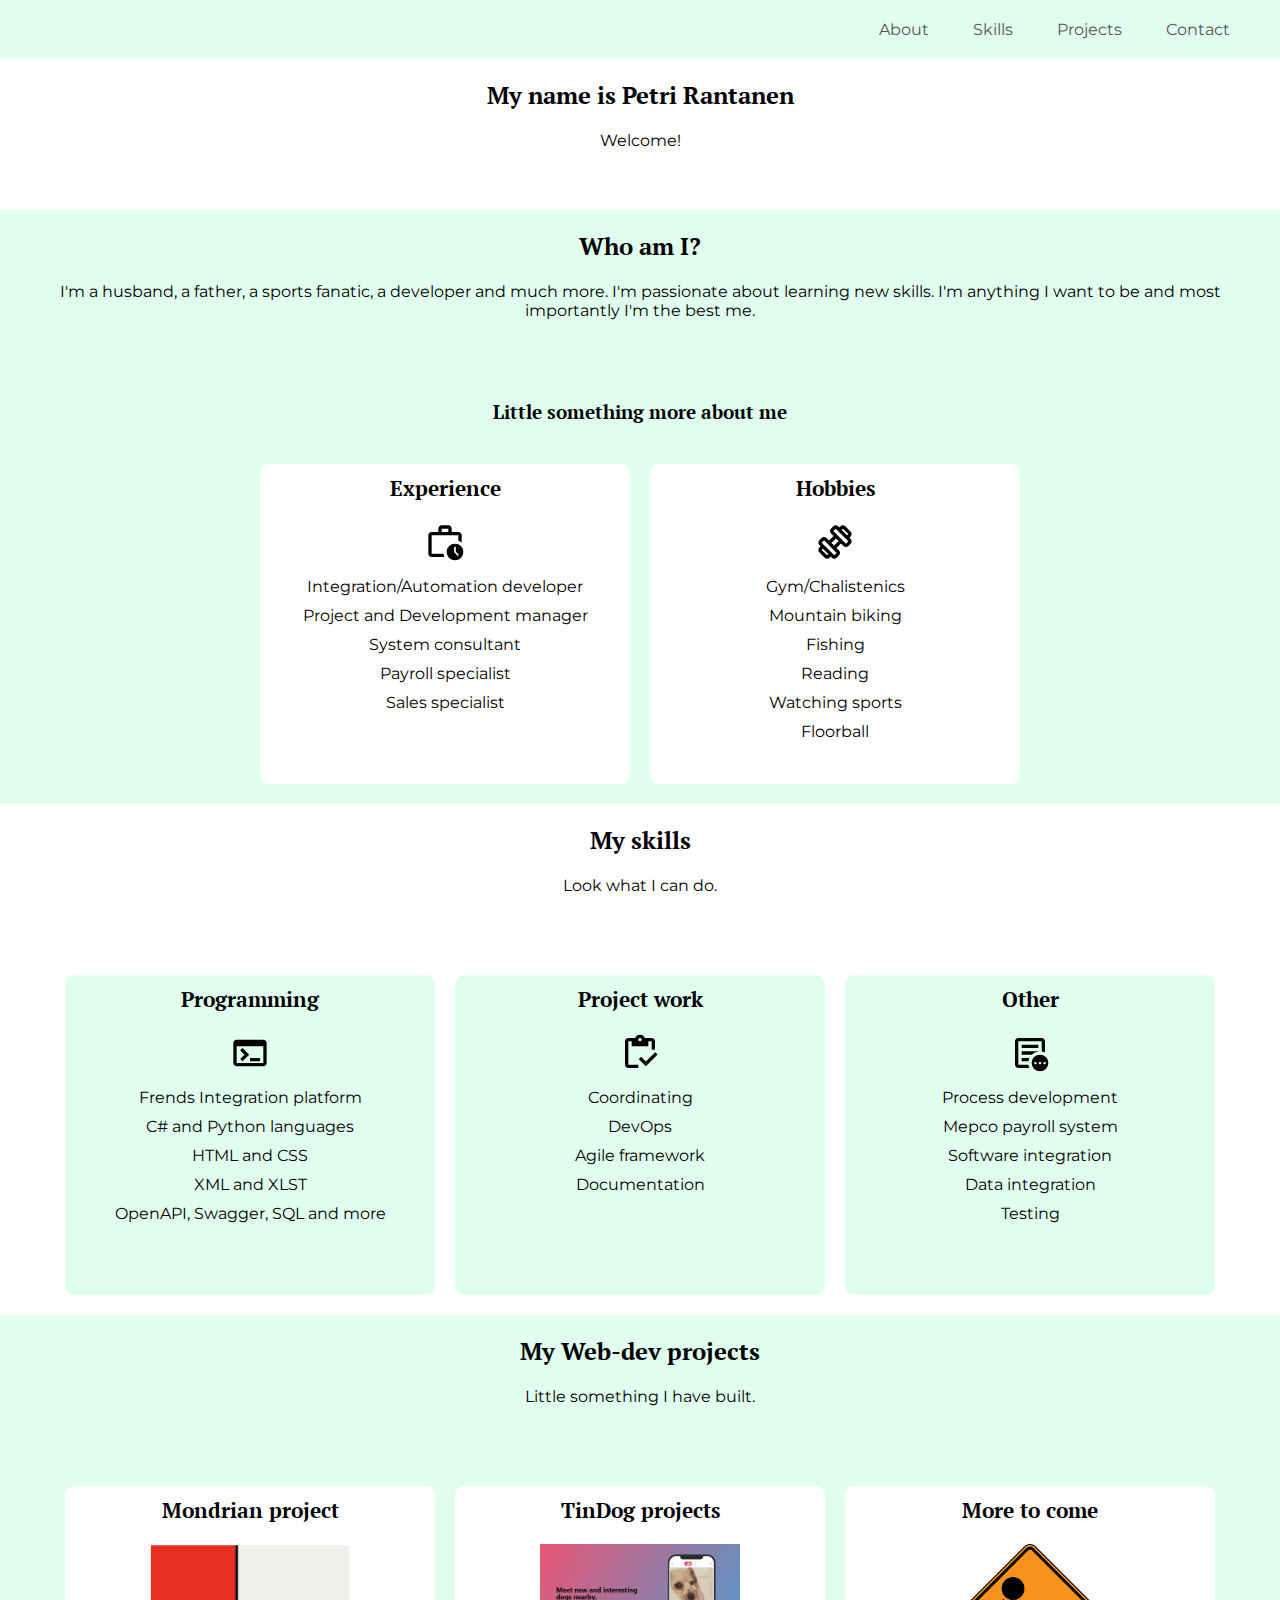
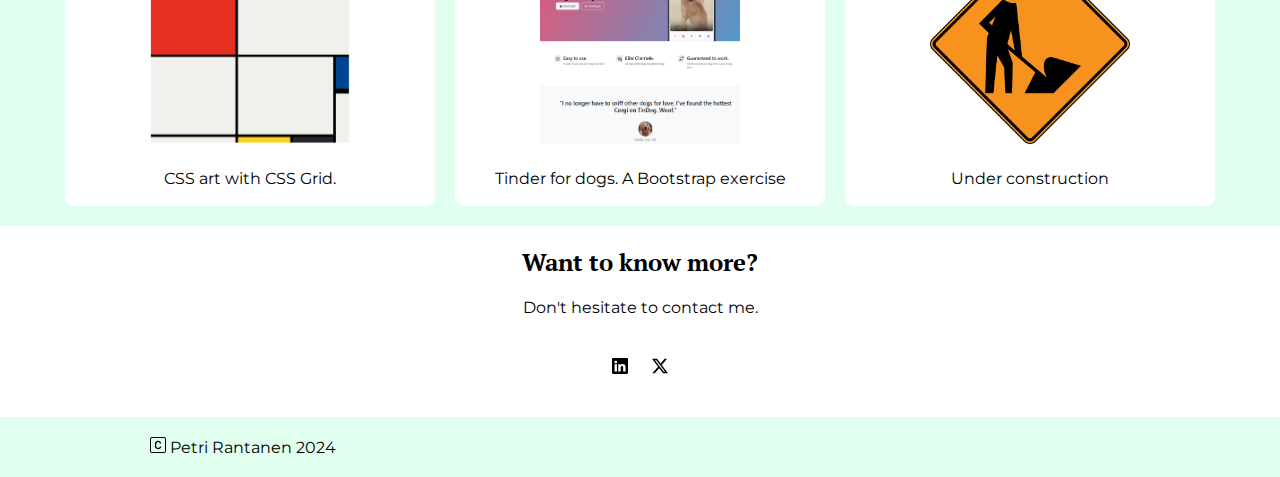
==== index.html @ 59c5a9d8 "Add files via upload" ====
<!DOCTYPE html>
<html lang="en">
<head>
    <meta charset="UTF-8">
    <meta name="viewport" content="width=device-width, initial-scale=1.0">
    <title>PR Capstone2</title>
    <link rel="preconnect" href="https://fonts.googleapis.com">
    <link rel="preconnect" href="https://fonts.gstatic.com" crossorigin>
    <link href="https://fonts.googleapis.com/css2?family=PT+Serif:ital,wght@0,400;0,700;1,400;1,700&display=swap" rel="stylesheet">
    <link href="https://fonts.googleapis.com/css2?family=Montserrat:ital,wght@0,100..900;1,100..900&family=PT+Serif:ital,wght@0,400;0,700;1,400;1,700&display=swap" rel="stylesheet">
    <link rel="stylesheet" href="./css/styles.css">
</head>
<body>
    <section id="navbar" class="montserrat-regular">
        <div class="nav-container">
            <ul class="nav">
                <li class="nav-item"><a href="#about" class="nav-link">About</a></li>
                <li class="nav-item"><a href="#skills" class="nav-link">Skills</a></li>
                <li class="nav-item"><a href="#projects" class="nav-link">Projects</a></li>
                <li class="nav-item"><a href="#contact" class="nav-link">Contact</a></li>
            </ul>
        </div>
    </section>
    <section id="title" class="pt-serif-regular white-class">
        <div class="centered-container white-class">
            <h2 class="white-class">My name is Petri Rantanen</h2>
            <p class="montserrat-regular basic-text white-class">Welcome!</p>
        </div>
    </section>
    <section id="about" class="pt-serif-regular">
        <div class="centered-container">
            <h2>Who am I?</h2>
            <p class="montserrat-regular basic-text">I'm a husband, a father, a sports fanatic, a developer and much more. 
                I'm passionate about learning new skills. I'm anything I want to be and most importantly I'm the best me.</p>
        </div>
        <div class="centered-container">
            <h3>Little something more about me</h3>
        </div>
        <div class="card-container">
            <div class="card white-class">
                <div class="card-title white-class">Experience</div>
                <svg class="white-class" xmlns="http://www.w3.org/2000/svg" height="40" viewBox="0 -960 960 960" width="40"><path d="M160-200v-440 440-15 15Zm0 80q-33 0-56.5-23.5T80-200v-440q0-33 23.5-56.5T160-720h160v-80q0-33 23.5-56.5T400-880h160q33 0 56.5 23.5T640-800v80h160q33 0 56.5 23.5T880-640v171q-18-13-38-22.5T800-508v-132H160v440h283q3 21 9 41t15 39H160Zm240-600h160v-80H400v80ZM720-40q-83 0-141.5-58.5T520-240q0-83 58.5-141.5T720-440q83 0 141.5 58.5T920-240q0 83-58.5 141.5T720-40Zm20-208v-112h-40v128l86 86 28-28-74-74Z"/></svg>
                <div class="card-features montserrat-regular">
                    <ul class="white-class">
                        <li class="white-class">Integration/Automation developer</li>
                        <li class="white-class">Project and Development manager</li>
                        <li class="white-class">System consultant</li>
                        <li class="white-class">Payroll specialist</li>
                        <li class="white-class">Sales specialist</li>
                    </ul>
                </div>
            </div>
            <div class="card white-class">
                <div class="card-title white-class">Hobbies</div>
                <svg class="white-class" xmlns="http://www.w3.org/2000/svg" height="40" viewBox="0 -960 960 960" width="40"><path d="m826-585-56-56 30-31-128-128-31 30-57-57 30-31q23-23 57-22.5t57 23.5l129 129q23 23 23 56.5T857-615l-31 30ZM346-104q-23 23-56.5 23T233-104L104-233q-23-23-23-56.5t23-56.5l30-30 57 57-31 30 129 129 30-31 57 57-30 30Zm397-336 57-57-303-303-57 57 303 303ZM463-160l57-58-302-302-58 57 303 303Zm-6-234 110-109-64-64-109 110 63 63Zm63 290q-23 23-57 23t-57-23L104-406q-23-23-23-57t23-57l57-57q23-23 56.5-23t56.5 23l63 63 110-110-63-62q-23-23-23-57t23-57l57-57q23-23 56.5-23t56.5 23l303 303q23 23 23 56.5T857-441l-57 57q-23 23-57 23t-57-23l-62-63-110 110 63 63q23 23 23 56.5T577-161l-57 57Z"/></svg>
                <div class="card-features montserrat-regular">
                    <ul class="white-class">
                        <li class="white-class">Gym/Chalistenics</li>
                        <li class="white-class">Mountain biking</li>
                        <li class="white-class">Fishing</li>
                        <li class="white-class">Reading</li>
                        <li class="white-class">Watching sports</li>
                        <li class="white-class">Floorball</li>
                    </ul>
                </div>
            </div>
        </div>
    </section>
    <section id="skills" class="pt-serif-regular white-class">
        <div class="centered-container white-class">
            <h2 class="white-class">My skills</h2>
            <p class="montserrat-regular basic-text white-class">Look what I can do.</p>
        </div>
        <div class="card-container white-class">
            <div class="card">
                <div class="card-title">Programming</div>
                <svg xmlns="http://www.w3.org/2000/svg" height="40" viewBox="0 -960 960 960" width="40"><path d="M160-160q-33 0-56.5-23.5T80-240v-480q0-33 23.5-56.5T160-800h640q33 0 56.5 23.5T880-720v480q0 33-23.5 56.5T800-160H160Zm0-80h640v-400H160v400Zm140-40-56-56 103-104-104-104 57-56 160 160-160 160Zm180 0v-80h240v80H480Z"/></svg>
                <div class="card-features montserrat-regular">
                    <ul>
                        <li>Frends Integration platform</li>
                        <li>C# and Python languages</li>
                        <li>HTML and CSS </li>
                        <li>XML and XLST</li>
                        <li>OpenAPI, Swagger, SQL and more</li>
                    </ul>
                </div>
            </div>
            <div class="card">
                <div class="card-title">Project work</div>
                <svg xmlns="http://www.w3.org/2000/svg" height="40" viewBox="0 -960 960 960" width="40"><path d="M620-163 450-333l56-56 114 114 226-226 56 56-282 282Zm220-397h-80v-200h-80v120H280v-120h-80v560h240v80H200q-33 0-56.5-23.5T120-200v-560q0-33 23.5-56.5T200-840h167q11-35 43-57.5t70-22.5q40 0 71.5 22.5T594-840h166q33 0 56.5 23.5T840-760v200ZM480-760q17 0 28.5-11.5T520-800q0-17-11.5-28.5T480-840q-17 0-28.5 11.5T440-800q0 17 11.5 28.5T480-760Z"/></svg>
                <div class="card-features montserrat-regular">
                    <ul>
                        <li>Coordinating</li>
                        <li>DevOps</li>
                        <li>Agile framework</li>
                        <li>Documentation</li>
                    </ul>
                </div>
            </div>
            <div class="card">
                <div class="card-title">Other</div>
                <svg xmlns="http://www.w3.org/2000/svg" height="40" viewBox="0 -960 960 960" width="40"><path d="M610-210q12 0 21-9t9-21q0-12-9-21t-21-9q-12 0-21 9t-9 21q0 12 9 21t21 9Zm110 0q12 0 21-9t9-21q0-12-9-21t-21-9q-12 0-21 9t-9 21q0 12 9 21t21 9Zm110 0q12 0 21-9t9-21q0-12-9-21t-21-9q-12 0-21 9t-9 21q0 12 9 21t21 9Zm-630 90q-33 0-56.5-23.5T120-200v-560q0-33 23.5-56.5T200-840h560q33 0 56.5 23.5T840-760v268q-19-9-39-15.5t-41-9.5v-243H200v560h242q3 22 9.5 42t15.5 38H200Zm0-120v40-560 243-3 280Zm80-40h163q3-21 9.5-41t14.5-39H280v80Zm0-160h244q32-30 71.5-50t84.5-27v-3H280v80Zm0-160h400v-80H280v80ZM720-40q-83 0-141.5-58.5T520-240q0-83 58.5-141.5T720-440q83 0 141.5 58.5T920-240q0 83-58.5 141.5T720-40Z"/></svg>
                <div class="card-features montserrat-regular">
                    <ul>
                        <li>Process development</li>
                        <li>Mepco payroll system</li>
                        <li>Software integration</li>
                        <li>Data integration</li>
                        <li>Testing</li>
                    </ul>
                </div>
            </div>
        </div>
    </section>
    <section id="projects" class="pt-serif-regular">
        <div class="centered-container">
            <h2>My Web-dev projects</h2>
            <p class="basic-text montserrat-regular">Little something I have built.</p>
        </div>
        <div class="card-container">
            <div class="card white-class">
                <div class="card-title white-class">Mondrian project</div>
                <a class="white-class" href="./projects/mondrian.html">
                    <img src="./images/mondrian.PNG" alt="image of web page"/>
                </a>
                <p class="white-class montserrat-regular">CSS art with CSS Grid.</p>
            </div>
            <div class="card white-class">
                <div class="card-title white-class">TinDog projects</div>
                <a class="white-class" href="./projects/tindog.html">
                    <img src="./images/tindog.PNG" alt="image of web page"/>
                </a>
                <p class="white-class montserrat-regular">Tinder for dogs. A Bootstrap exercise</p>
            </div>
            <div class="card white-class">
                <div class="card-title white-class">More to come</div>
                <img class="white-class" src="./images/work-98936_640.png" alt="image of web page"/>
                <p class="white-class montserrat-regular">Under construction</p>
            </div>
        </div>
    </section>
    <section id="contact" class="pt-serif-regular white-class">
        <div class="centered-container white-class">
            <h2 class="white-class">Want to know more?</h2>
            <p class="montserrat-regular basic-text white-class">Don't hesitate to contact me.</p>
            <ul class="contact-nav white-class">
                <li class="contact-item white-class"><a class="white-class" href="https://www.linkedin.com/in/petri-rantanen-02881737/"><img class="white-class" src="./images/linkedin.svg" alt="linkedin icon"></a></li>
                <li class="contact-item white-class"><a class="white-class" href="https://twitter.com/rantanen_petri"><img class="white-class" src="./images/twitter-x.svg" alt="twitter-x icon"></a></li>
            </ul>
        </div>
    </section>
    <section id="footer" class="montserrat-regular">
        <div class="footer-container">
            <p class="footer-para"><img src="./images/c-square.svg" alt="copyright icon"> Petri Rantanen 2024</p>
        </div>
    </section>
</body>
</html>
---- css/styles.css ----
* {
    margin: 0;
    padding: 0;
    background-color: #E1FFEE;
}

.white-class {
    background-color: white;
}

li {
    list-style: none;
}

.pt-serif-regular {
    font-family: "PT Serif", serif;
    font-weight: 400;
    font-style: normal;
  }
  
.pt-serif-bold {
    font-family: "PT Serif", serif;
    font-weight: 700;
    font-style: normal;
  }

.montserrat-regular {
    font-family: "Montserrat", sans-serif;
    font-optical-sizing: auto;
    font-weight: 400;
    font-style: normal;
  }

.nav-container {
    display: flex;
    justify-content: flex-end;
    align-items: center;
    padding: 20px 30px;
}

.nav li {
    display: inline-block;
    padding: 0 20px;
}

.nav a {
    text-decoration: none;
    color: #555;
    transition: all 0.3s ease 0s;
}

.nav a:hover {
    text-decoration: underline;
}

.card-container {
    display: flex;
    justify-content: center;
    align-items: center;
    gap: 20px;
    text-align: center;
    padding-top: 20px;
    padding-bottom: 20px;
  }

.card {
    border-radius: 9px;
    flex: 1;
    max-width: 350px;
    min-width: 250px;
    padding: 10px;
    min-height: 300px;
  }

.card img {
    width: 200px;
    height: 200px;
    margin-bottom: 20px;
}

.card ul {
    padding-top: 10px;
}

.card li {
    padding-bottom: 10px;
}

.card-title {
    font-size: 1.3rem;
    font-weight: bolder;
    margin-bottom: 20px;
  }

.card-features {
    padding: 0;
    margin: 0;
  }

.centered-container {
    display: flex;
    flex-direction: column;
    justify-content: center;
    align-items: center;
    padding: 20px;
}

.basic-text {
    text-align: center;
    padding-top: 20px;
    padding-bottom: 40px;
}

.contact-nav li {
    display: inline-block;
    padding: 0 10px;
}

.contact-item {
    height: 40px;
    width: auto;
}

.contact-item:hover {
    transform: scale(1.2);
}

.footer-container {
    display: flex;
    justify-content: flex-end;
    align-items: center;
    flex-wrap: wrap;
    padding: 20px 150px;
}

.footer-para {
    margin-right: auto;
}

@media (max-width: 1024px) {
    .card-container {
      flex-direction: column;
    }

  }
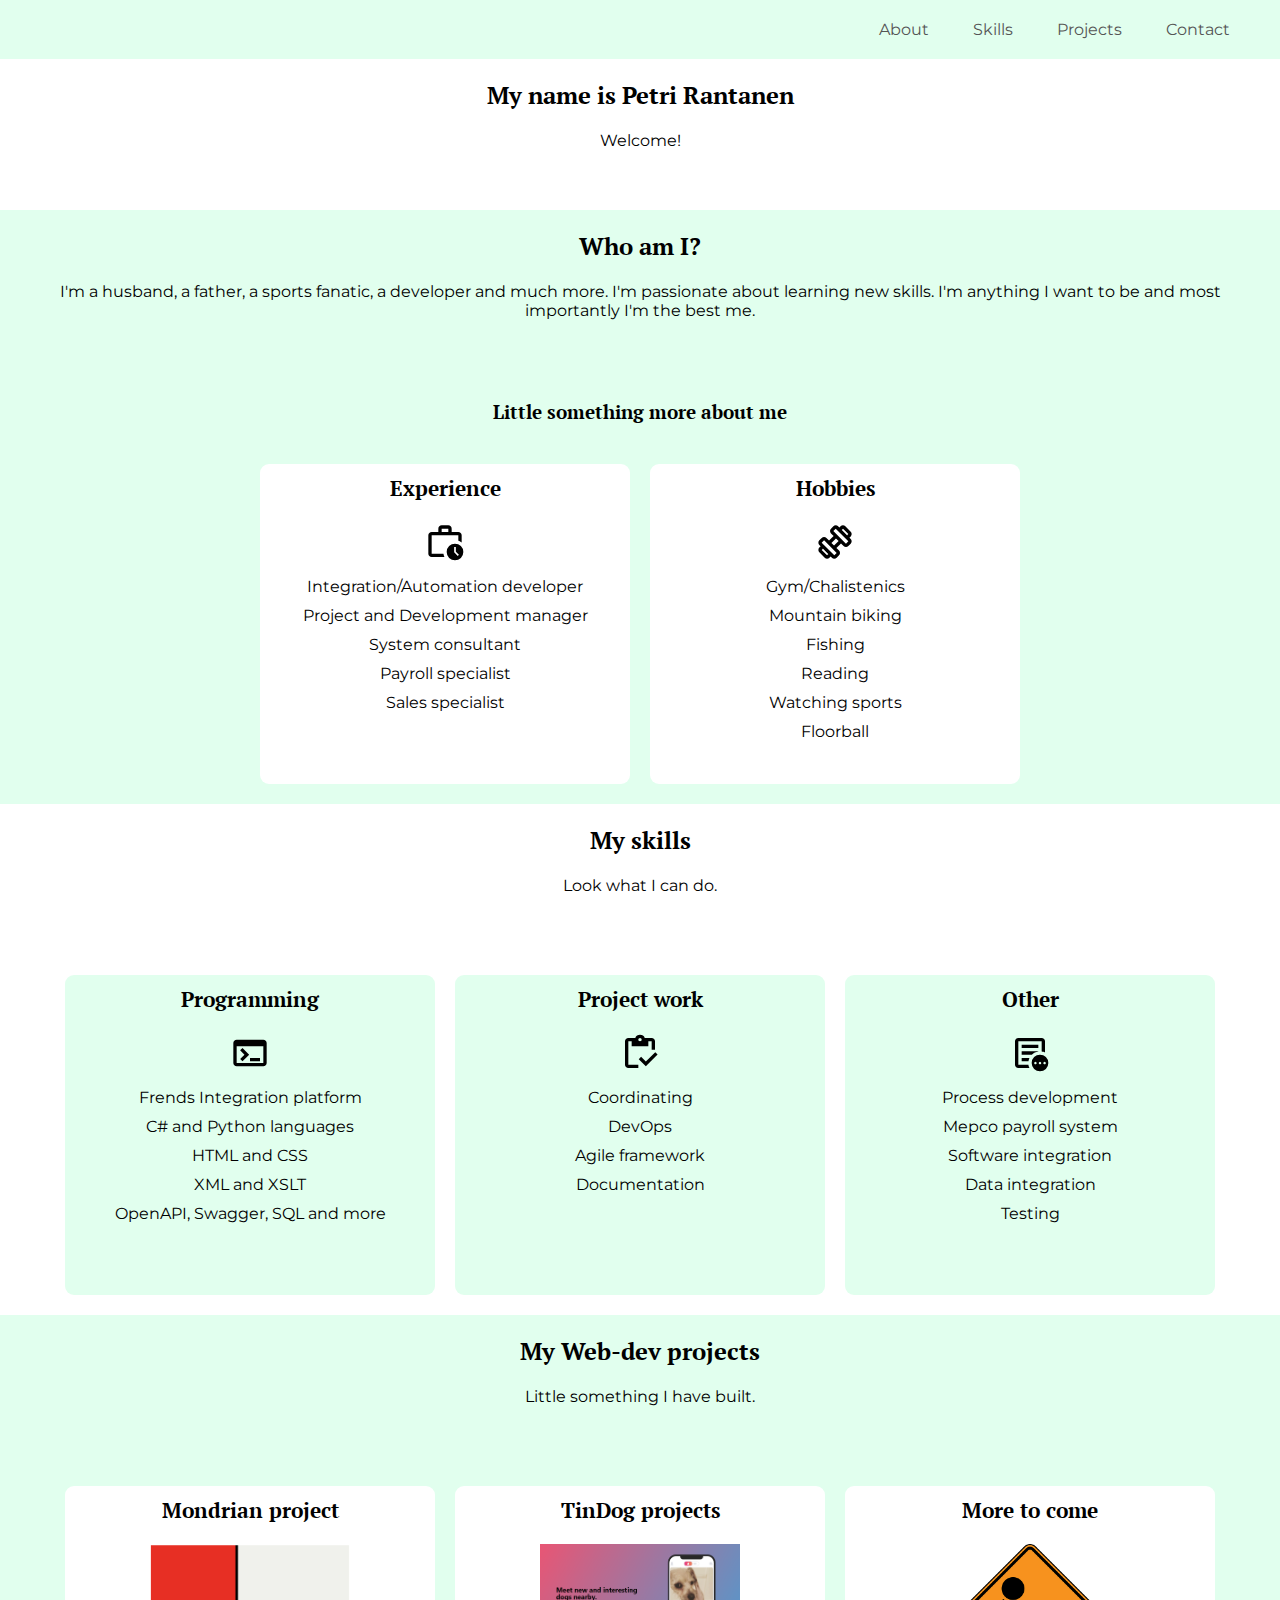
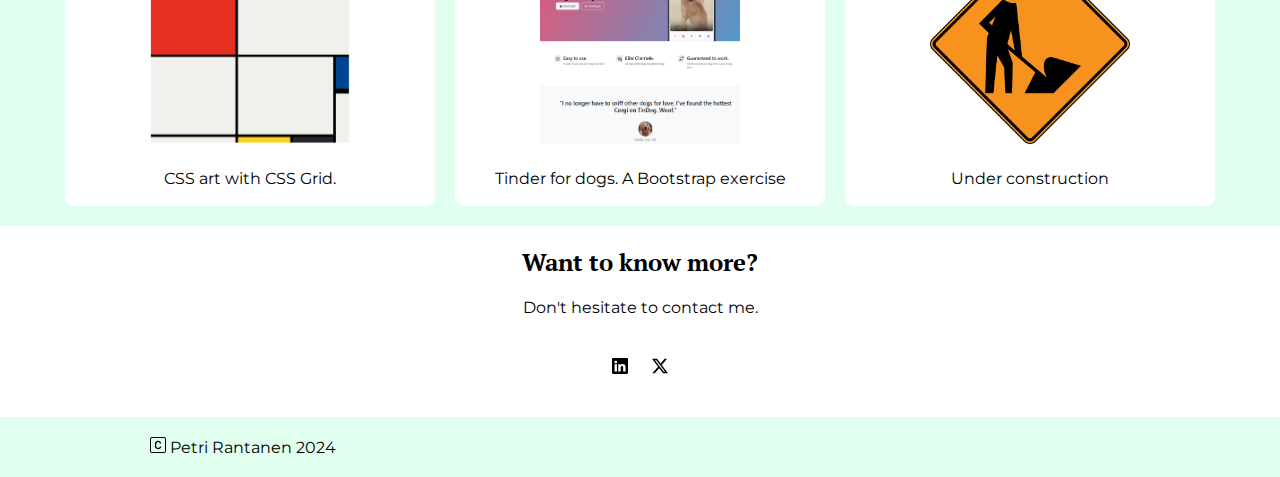
==== commit 15e94935: "Update index.html" ====
--- a/index.html
+++ b/index.html
@@ -80,7 +80,7 @@
                         <li>Frends Integration platform</li>
                         <li>C# and Python languages</li>
                         <li>HTML and CSS </li>
-                        <li>XML and XLST</li>
+                        <li>XML and XSLT</li>
                         <li>OpenAPI, Swagger, SQL and more</li>
                     </ul>
                 </div>
@@ -155,4 +155,4 @@
         </div>
     </section>
 </body>
-</html>+</html>
